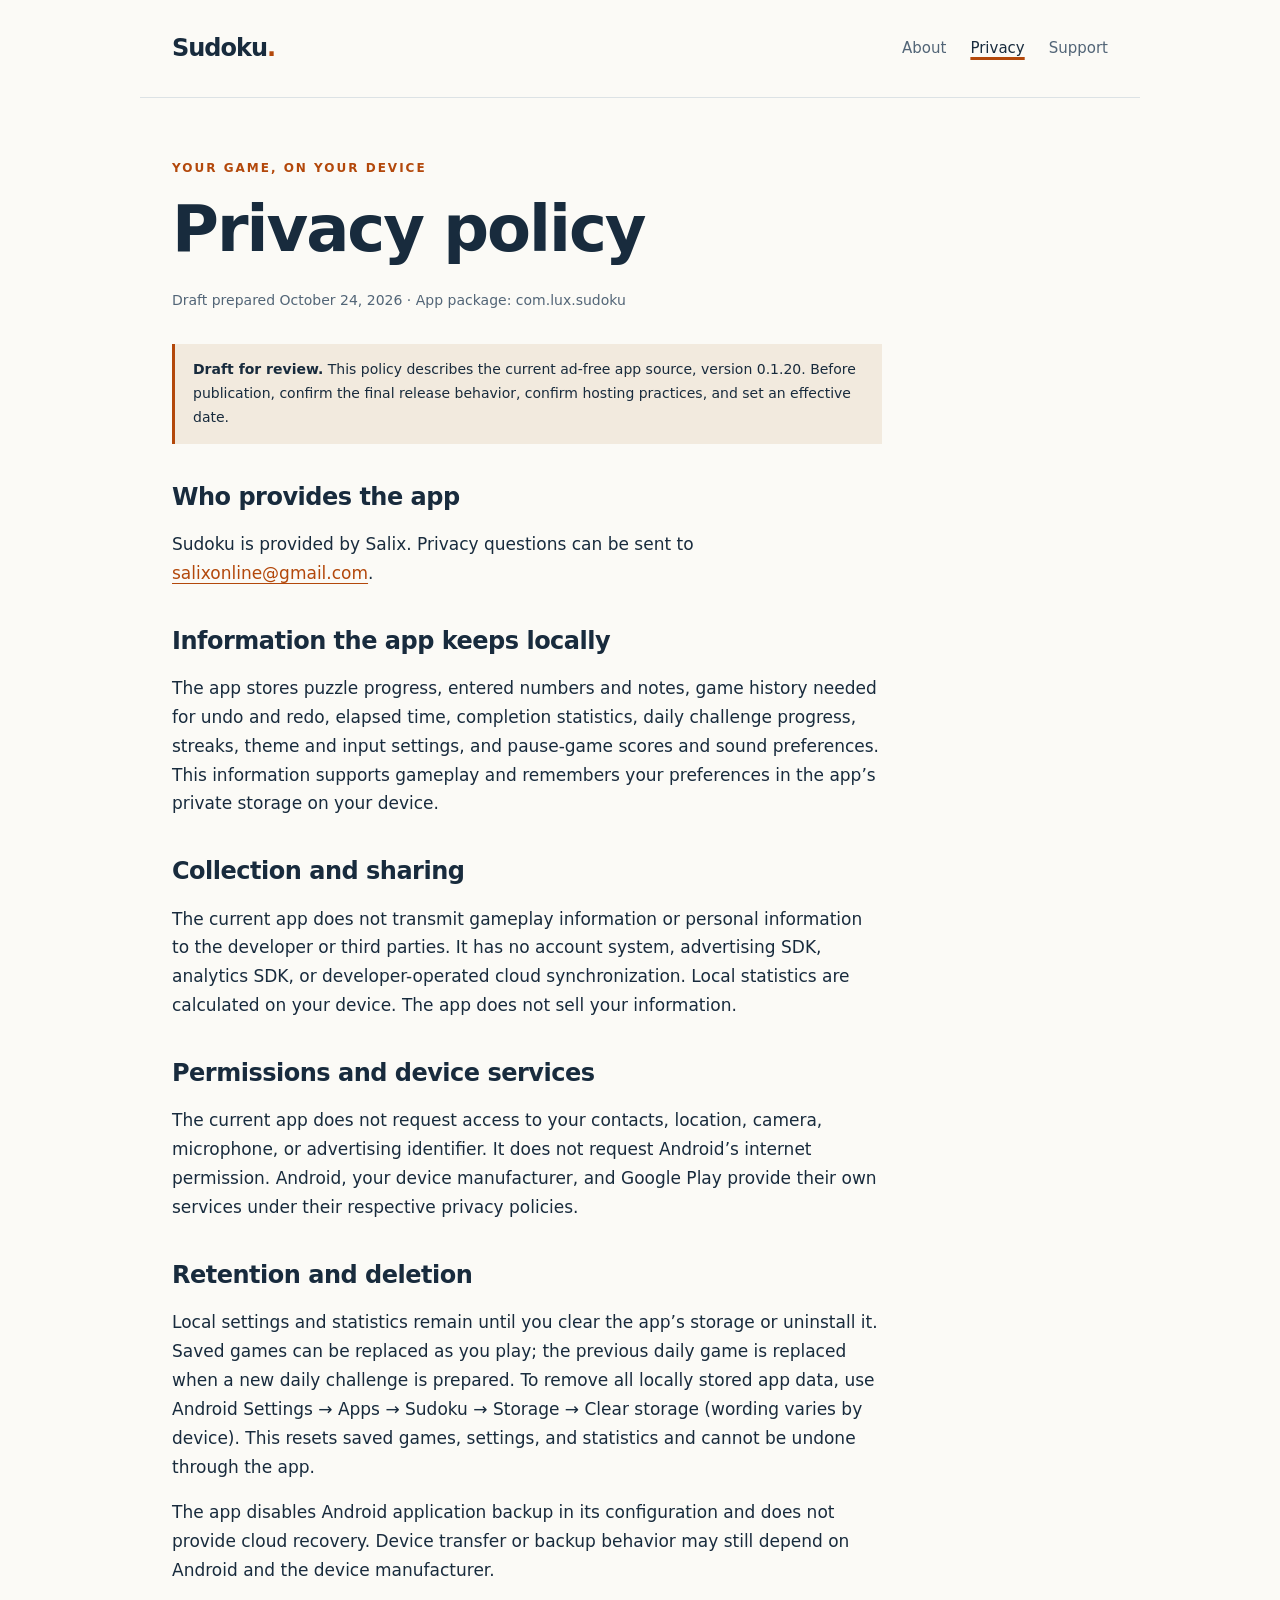
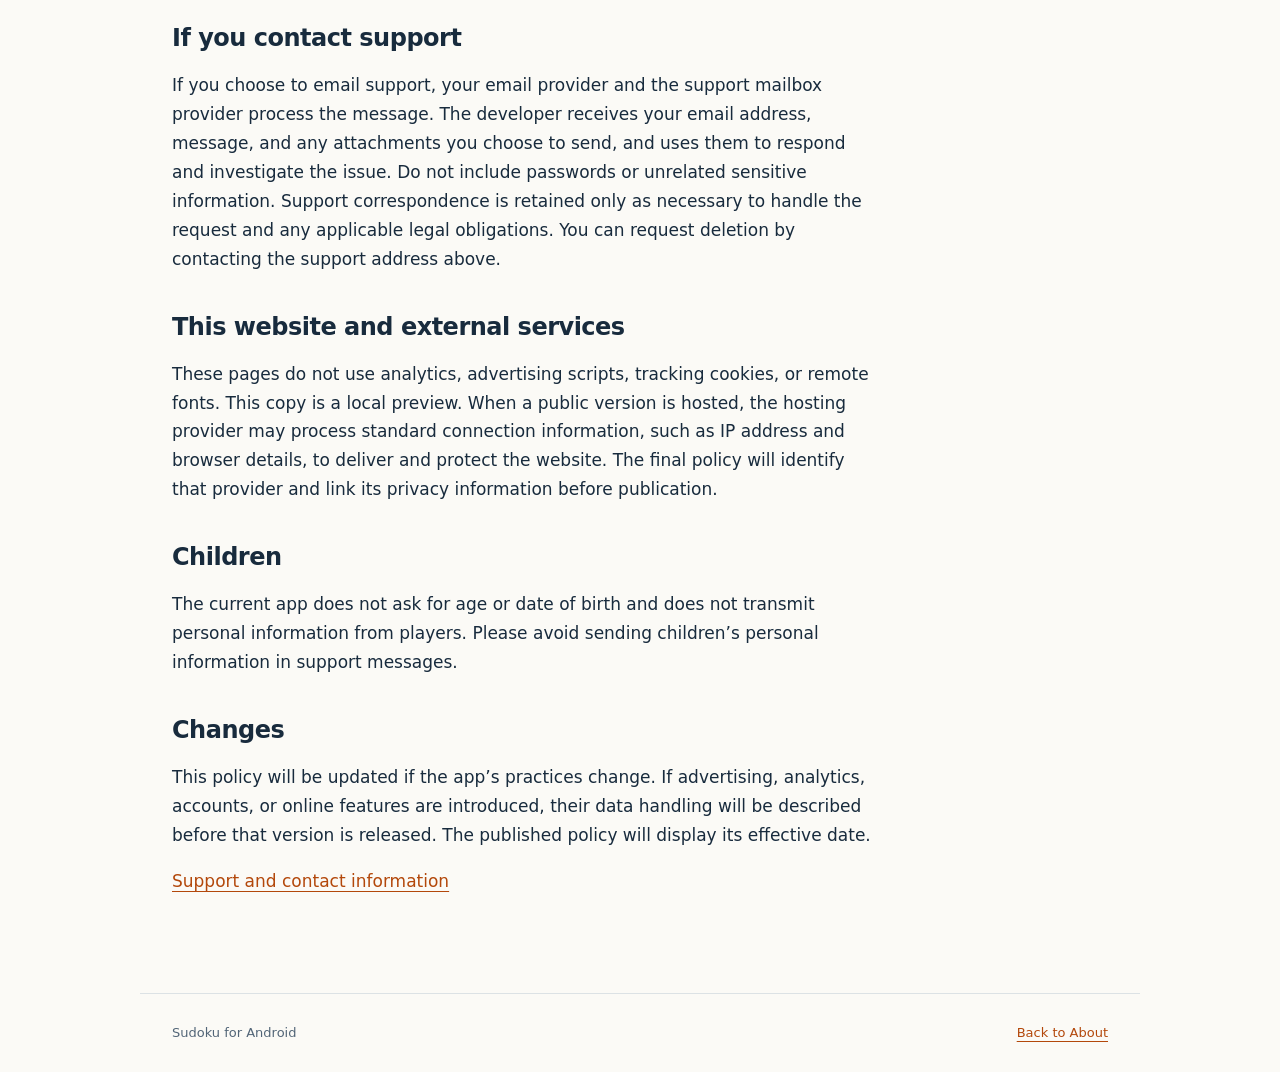
==== privacy.html @ 3496b272 "Add files via upload" ====
<!doctype html>
<html lang="en"><head><meta charset="utf-8"><meta name="viewport" content="width=device-width, initial-scale=1"><title>Sudoku · Privacy policy</title><link rel="stylesheet" href="styles.css"></head><body>
<a class="skip" href="#main">Skip to content</a><header><a class="brand" href="index.html">Sudoku<span style="color:var(--accent)">.</span></a><nav aria-label="Main navigation"><a href="index.html">About</a><a href="privacy.html" aria-current="page">Privacy</a><a href="support.html">Support</a></nav></header>
<main id="main"><div class="eyebrow">Your game, on your device</div><h1>Privacy policy</h1><p class="meta">Draft prepared October 24, 2026 · App package: com.lux.sudoku</p>
<div class="notice"><strong>Draft for review.</strong> This policy describes the current ad-free app source, version 0.1.20. Before publication, confirm the final release behavior, confirm hosting practices, and set an effective date.</div>
<h2>Who provides the app</h2><p>Sudoku is provided by Salix. Privacy questions can be sent to <a href="mailto:salixonline@gmail.com">salixonline@gmail.com</a>.</p>
<h2>Information the app keeps locally</h2><p>The app stores puzzle progress, entered numbers and notes, game history needed for undo and redo, elapsed time, completion statistics, daily challenge progress, streaks, theme and input settings, and pause-game scores and sound preferences. This information supports gameplay and remembers your preferences in the app’s private storage on your device.</p>
<h2>Collection and sharing</h2><p>The current app does not transmit gameplay information or personal information to the developer or third parties. It has no account system, advertising SDK, analytics SDK, or developer-operated cloud synchronization. Local statistics are calculated on your device. The app does not sell your information.</p>
<h2>Permissions and device services</h2><p>The current app does not request access to your contacts, location, camera, microphone, or advertising identifier. It does not request Android’s internet permission. Android, your device manufacturer, and Google Play provide their own services under their respective privacy policies.</p>
<h2>Retention and deletion</h2><p>Local settings and statistics remain until you clear the app’s storage or uninstall it. Saved games can be replaced as you play; the previous daily game is replaced when a new daily challenge is prepared. To remove all locally stored app data, use Android Settings → Apps → Sudoku → Storage → Clear storage (wording varies by device). This resets saved games, settings, and statistics and cannot be undone through the app.</p><p>The app disables Android application backup in its configuration and does not provide cloud recovery. Device transfer or backup behavior may still depend on Android and the device manufacturer.</p>
<h2>If you contact support</h2><p>If you choose to email support, your email provider and the support mailbox provider process the message. The developer receives your email address, message, and any attachments you choose to send, and uses them to respond and investigate the issue. Do not include passwords or unrelated sensitive information. Support correspondence is retained only as necessary to handle the request and any applicable legal obligations. You can request deletion by contacting the support address above.</p>
<h2>This website and external services</h2><p>These pages do not use analytics, advertising scripts, tracking cookies, or remote fonts. This copy is a local preview. When a public version is hosted, the hosting provider may process standard connection information, such as IP address and browser details, to deliver and protect the website. The final policy will identify that provider and link its privacy information before publication.</p>
<h2>Children</h2><p>The current app does not ask for age or date of birth and does not transmit personal information from players. Please avoid sending children’s personal information in support messages.</p>
<h2>Changes</h2><p>This policy will be updated if the app’s practices change. If advertising, analytics, accounts, or online features are introduced, their data handling will be described before that version is released. The published policy will display its effective date.</p>
<p><a href="support.html">Support and contact information</a></p></main><footer><span>Sudoku for Android</span><a href="index.html">Back to About</a></footer></body></html>
---- styles.css ----
:root{color-scheme:light;--ink:#182b3d;--muted:#526577;--paper:#fbfaf6;--line:#dce2e5;--accent:#b3480b}*{box-sizing:border-box}body{margin:0;background:var(--paper);color:var(--ink);font:17px/1.7 system-ui,-apple-system,Segoe UI,sans-serif}a{color:var(--accent);text-underline-offset:4px}a:hover{text-decoration-thickness:2px}a:focus-visible{outline:3px solid #b3480b;outline-offset:5px}header,main,footer{max-width:1000px;margin:auto;padding:28px 32px}header{display:flex;align-items:center;justify-content:space-between;gap:24px;border-bottom:1px solid var(--line)}.brand{font-size:24px;font-weight:750;letter-spacing:-1px;color:var(--ink);text-decoration:none}nav{display:flex;gap:24px;flex-wrap:wrap}nav a{font-size:15px;color:var(--muted);text-decoration:none}nav a[aria-current]{color:var(--ink);text-decoration:underline;text-decoration-color:var(--accent);text-decoration-thickness:3px}main{padding-top:60px;padding-bottom:80px;min-height:70vh}h1{font-size:clamp(38px,7vw,64px);line-height:1.1;letter-spacing:-2px;max-width:760px;margin:16px 0 24px}h2{font-size:24px;line-height:1.3;margin:38px 0 12px;letter-spacing:-.5px}p,ul,ol{max-width:710px}.lead{font-size:21px;line-height:1.6;color:var(--muted);max-width:650px}.eyebrow{color:var(--accent);font-size:12px;font-weight:750;letter-spacing:2px;text-transform:uppercase}.notice{border-left:3px solid var(--accent);background:#f2eade;padding:14px 18px;margin:32px 0;max-width:710px;font-size:14px}.meta{font-size:14px;color:var(--muted)}.cards{display:grid;grid-template-columns:repeat(3,1fr);gap:16px;margin-top:48px}.card{border:1px solid var(--line);border-radius:16px;padding:24px;background:white}.card h2{margin:0 0 12px;font-size:20px}.card p{font-size:15px;color:var(--muted);margin:0}.actions{display:flex;gap:24px;flex-wrap:wrap;margin-top:30px}footer{border-top:1px solid var(--line);font-size:13px;color:var(--muted);display:flex;justify-content:space-between;gap:16px;flex-wrap:wrap}.pending{font-weight:650;color:#853b13}.skip{position:absolute;left:-10000px}.skip:focus{left:16px;top:8px;background:white;padding:8px;z-index:1}@media(max-width:650px){header,main,footer{padding-left:22px;padding-right:22px}header{align-items:flex-start;flex-direction:column;gap:12px}nav{gap:20px}main{padding-top:40px}.cards{grid-template-columns:1fr;gap:12px;margin-top:32px}h1{letter-spacing:-1.5px}.lead{font-size:19px}}
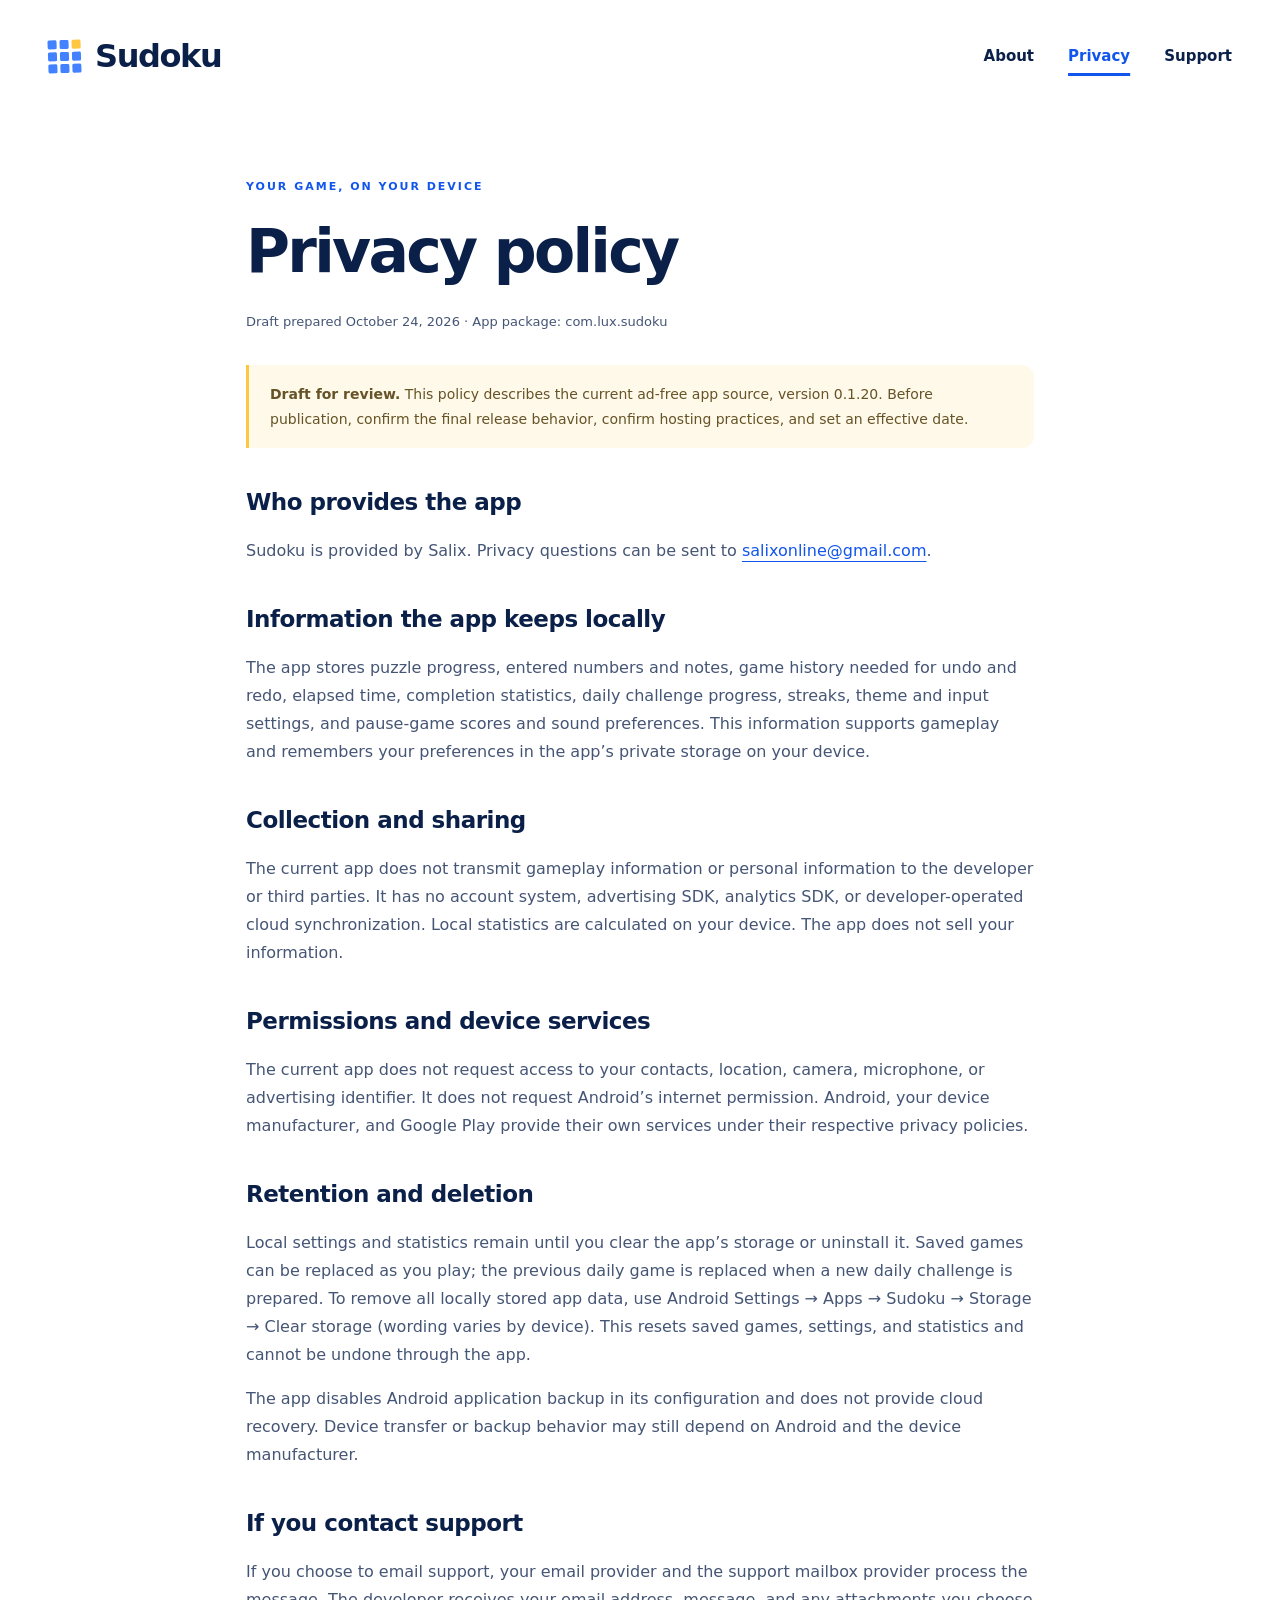
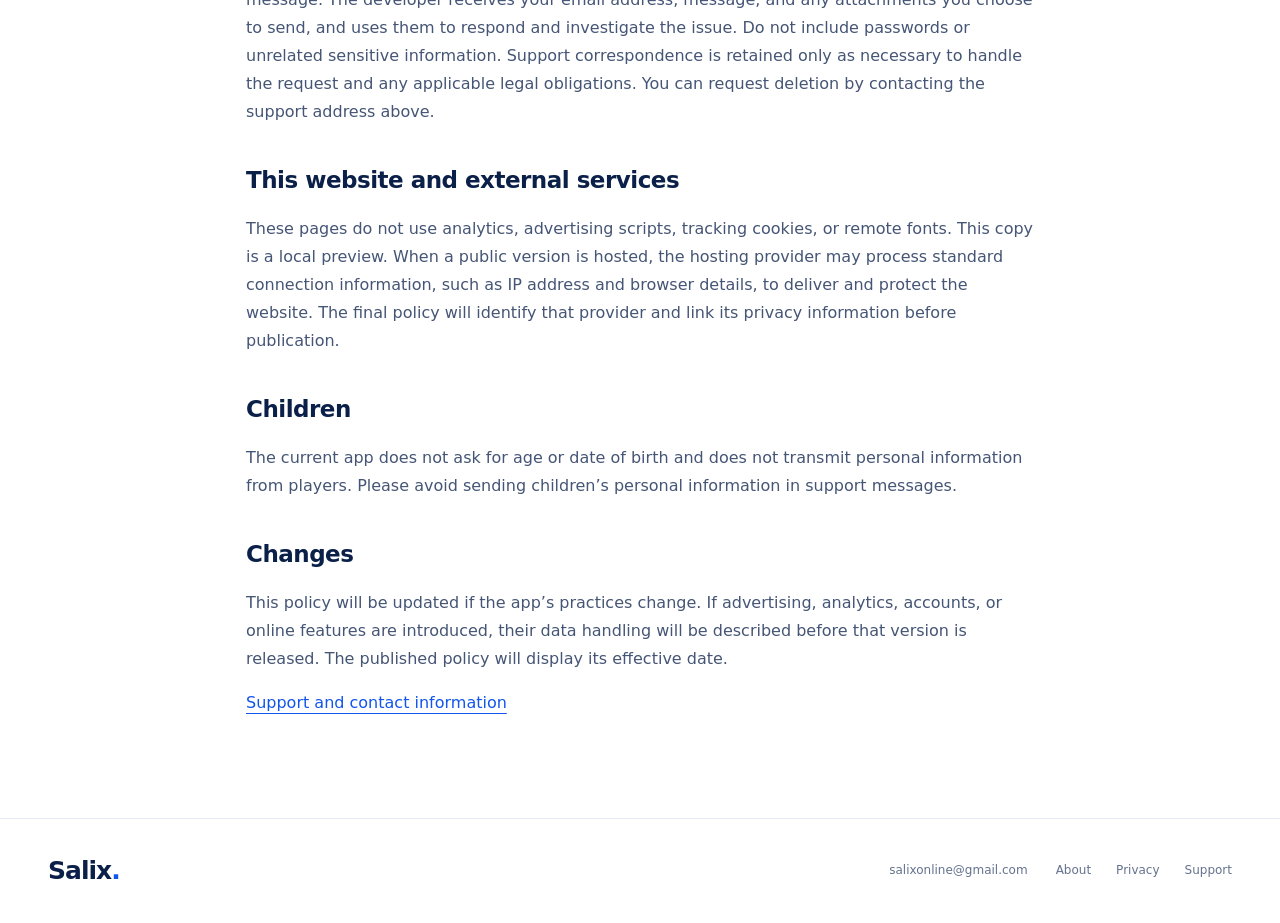
==== commit 007cc2f9: "Add files via upload" ====
--- a/privacy.html
+++ b/privacy.html
@@ -1,7 +1,7 @@
 <!doctype html>
 <html lang="en"><head><meta charset="utf-8"><meta name="viewport" content="width=device-width, initial-scale=1"><title>Sudoku · Privacy policy</title><link rel="stylesheet" href="styles.css"></head><body>
-<a class="skip" href="#main">Skip to content</a><header><a class="brand" href="index.html">Sudoku<span style="color:var(--accent)">.</span></a><nav aria-label="Main navigation"><a href="index.html">About</a><a href="privacy.html" aria-current="page">Privacy</a><a href="support.html">Support</a></nav></header>
-<main id="main"><div class="eyebrow">Your game, on your device</div><h1>Privacy policy</h1><p class="meta">Draft prepared October 24, 2026 · App package: com.lux.sudoku</p>
+<a class="skip" href="#main">Skip to content</a><header><a class="brand" href="index.html" aria-label="Sudoku home"><span class="brand-mark" aria-hidden="true"><i></i><i></i><i></i><i></i><i></i><i></i><i></i><i></i><i></i></span>Sudoku</a><nav aria-label="Main navigation"><a href="index.html">About</a><a href="privacy.html" aria-current="page">Privacy</a><a href="support.html">Support</a></nav></header>
+<main id="main" class="document"><div class="eyebrow">Your game, on your device</div><h1>Privacy policy</h1><p class="meta">Draft prepared October 24, 2026 · App package: com.lux.sudoku</p>
 <div class="notice"><strong>Draft for review.</strong> This policy describes the current ad-free app source, version 0.1.20. Before publication, confirm the final release behavior, confirm hosting practices, and set an effective date.</div>
 <h2>Who provides the app</h2><p>Sudoku is provided by Salix. Privacy questions can be sent to <a href="mailto:salixonline@gmail.com">salixonline@gmail.com</a>.</p>
 <h2>Information the app keeps locally</h2><p>The app stores puzzle progress, entered numbers and notes, game history needed for undo and redo, elapsed time, completion statistics, daily challenge progress, streaks, theme and input settings, and pause-game scores and sound preferences. This information supports gameplay and remembers your preferences in the app’s private storage on your device.</p>
@@ -12,4 +12,4 @@
 <h2>This website and external services</h2><p>These pages do not use analytics, advertising scripts, tracking cookies, or remote fonts. This copy is a local preview. When a public version is hosted, the hosting provider may process standard connection information, such as IP address and browser details, to deliver and protect the website. The final policy will identify that provider and link its privacy information before publication.</p>
 <h2>Children</h2><p>The current app does not ask for age or date of birth and does not transmit personal information from players. Please avoid sending children’s personal information in support messages.</p>
 <h2>Changes</h2><p>This policy will be updated if the app’s practices change. If advertising, analytics, accounts, or online features are introduced, their data handling will be described before that version is released. The published policy will display its effective date.</p>
-<p><a href="support.html">Support and contact information</a></p></main><footer><span>Sudoku for Android</span><a href="index.html">Back to About</a></footer></body></html>
+<p><a href="support.html">Support and contact information</a></p></main><footer><a class="footer-brand" href="index.html">Salix<span>.</span></a><a href="mailto:salixonline@gmail.com">salixonline@gmail.com</a><nav aria-label="Footer navigation"><a href="index.html">About</a><a href="privacy.html">Privacy</a><a href="support.html">Support</a></nav></footer></body></html>
--- a/styles.css
+++ b/styles.css
@@ -1 +1 @@
-:root{color-scheme:light;--ink:#182b3d;--muted:#526577;--paper:#fbfaf6;--line:#dce2e5;--accent:#b3480b}*{box-sizing:border-box}body{margin:0;background:var(--paper);color:var(--ink);font:17px/1.7 system-ui,-apple-system,Segoe UI,sans-serif}a{color:var(--accent);text-underline-offset:4px}a:hover{text-decoration-thickness:2px}a:focus-visible{outline:3px solid #b3480b;outline-offset:5px}header,main,footer{max-width:1000px;margin:auto;padding:28px 32px}header{display:flex;align-items:center;justify-content:space-between;gap:24px;border-bottom:1px solid var(--line)}.brand{font-size:24px;font-weight:750;letter-spacing:-1px;color:var(--ink);text-decoration:none}nav{display:flex;gap:24px;flex-wrap:wrap}nav a{font-size:15px;color:var(--muted);text-decoration:none}nav a[aria-current]{color:var(--ink);text-decoration:underline;text-decoration-color:var(--accent);text-decoration-thickness:3px}main{padding-top:60px;padding-bottom:80px;min-height:70vh}h1{font-size:clamp(38px,7vw,64px);line-height:1.1;letter-spacing:-2px;max-width:760px;margin:16px 0 24px}h2{font-size:24px;line-height:1.3;margin:38px 0 12px;letter-spacing:-.5px}p,ul,ol{max-width:710px}.lead{font-size:21px;line-height:1.6;color:var(--muted);max-width:650px}.eyebrow{color:var(--accent);font-size:12px;font-weight:750;letter-spacing:2px;text-transform:uppercase}.notice{border-left:3px solid var(--accent);background:#f2eade;padding:14px 18px;margin:32px 0;max-width:710px;font-size:14px}.meta{font-size:14px;color:var(--muted)}.cards{display:grid;grid-template-columns:repeat(3,1fr);gap:16px;margin-top:48px}.card{border:1px solid var(--line);border-radius:16px;padding:24px;background:white}.card h2{margin:0 0 12px;font-size:20px}.card p{font-size:15px;color:var(--muted);margin:0}.actions{display:flex;gap:24px;flex-wrap:wrap;margin-top:30px}footer{border-top:1px solid var(--line);font-size:13px;color:var(--muted);display:flex;justify-content:space-between;gap:16px;flex-wrap:wrap}.pending{font-weight:650;color:#853b13}.skip{position:absolute;left:-10000px}.skip:focus{left:16px;top:8px;background:white;padding:8px;z-index:1}@media(max-width:650px){header,main,footer{padding-left:22px;padding-right:22px}header{align-items:flex-start;flex-direction:column;gap:12px}nav{gap:20px}main{padding-top:40px}.cards{grid-template-columns:1fr;gap:12px;margin-top:32px}h1{letter-spacing:-1.5px}.lead{font-size:19px}}
+:root{color-scheme:light;--ink:#0b2049;--muted:#64728e;--paper:#fff;--line:#e4eaf3;--accent:#1255ed;--amber:#ffc640}*{box-sizing:border-box}html{scroll-behavior:smooth;scroll-padding-top:24px}body{margin:0;background:var(--paper);color:var(--ink);font:16px/1.75 'Segoe UI',system-ui,sans-serif}a{color:var(--accent);text-underline-offset:5px}a:hover{text-decoration-thickness:2px}a:focus-visible,summary:focus-visible{outline:3px solid #c48100;outline-offset:6px}header,footer{max-width:1320px;margin:auto;padding:28px 48px;display:flex;align-items:center;justify-content:space-between;gap:28px}.brand{display:inline-flex;align-items:center;gap:14px;font-size:32px;font-weight:850;letter-spacing:-1.4px;text-decoration:none;color:var(--ink)}.brand-mark{display:grid;grid-template-columns:repeat(3,9px);gap:3px;transform:rotate(-2deg)}.brand-mark i{width:9px;height:9px;border-radius:1.5px;background:#4281ff}.brand-mark i:nth-child(3){background:var(--amber)}nav{display:flex;gap:34px}nav a{color:var(--ink);font-weight:600;text-decoration:none;font-size:15px}nav a[aria-current]{color:var(--accent);text-decoration:underline;text-decoration-thickness:3px;text-underline-offset:12px}.home{overflow:hidden}.hero{max-width:1320px;margin:auto;padding:70px 48px 80px;display:grid;grid-template-columns:1.06fr 1fr;align-items:center;gap:20px;min-height:650px}.hero-copy{position:relative;z-index:2}.eyebrow{font-size:11px;font-weight:750;text-transform:uppercase;letter-spacing:2px;color:var(--muted);margin:0 0 24px}.status-dot{display:inline-block;width:7px;height:7px;background:var(--accent);border-radius:50%;margin-right:6px;vertical-align:1px}h1{font-size:clamp(45px,5.3vw,76px);font-weight:850;line-height:1.04;letter-spacing:-3.4px;margin:0 0 28px}h1 span{color:var(--accent)}.lead{font-size:20px;line-height:1.65;color:var(--muted);max-width:620px}.actions{display:flex;gap:28px;align-items:center;margin-top:32px;flex-wrap:wrap}.button{display:inline-flex;align-items:center;justify-content:center;gap:28px;background:var(--accent);border:1px solid var(--accent);color:white;padding:14px 23px;border-radius:12px;font-weight:650;text-decoration:none;box-shadow:0 7px 17px #1255ed17}.button:hover{background:#0840c0}.button span,.text-link span{font-size:20px}.text-link{font-weight:650;text-decoration:none;display:inline-flex;align-items:center;gap:18px}.text-link:hover{text-decoration:underline}.hero-note{font-size:12px;color:var(--muted);margin-top:22px}.hero-art{position:relative;min-width:0;isolation:isolate;aspect-ratio:1}.board-frame{position:absolute;inset:2% -2% 4% 1%;transform:rotate(5deg);border-radius:24px;box-shadow:0 25px 50px #143d7326;z-index:2}.board-frame img{display:block;width:100%;height:auto;border-radius:24px}.shape{position:absolute;display:block}.shape-blue{width:70%;height:70%;left:-7%;top:17%;background:var(--accent);border-radius:50% 50% 0 0;transform:rotate(-25deg)}.shape-amber{width:34%;height:34%;right:-13%;bottom:6%;background:var(--amber);border-radius:50%}.shape-pale{width:90%;height:90%;right:-10%;top:-25%;background:#edf4ff;border-radius:50%;z-index:-1}.dot-pattern{position:absolute;right:-15%;top:27%;width:120px;height:140px;background-image:radial-gradient(#c5d9ff 2px,transparent 2px);background-size:20px 20px}.art-caption{position:absolute;bottom:-8%;left:10%;font-size:11px;color:var(--muted);letter-spacing:.5px}.feature-band{background:var(--accent);color:white}.features{max-width:1320px;margin:auto;padding:50px 48px;display:grid;grid-template-columns:repeat(3,1fr)}.features article{text-align:center;padding:4px 30px;border-right:1px solid #ffffff35}.features article:last-child{border:0}.features svg{width:58px;height:58px;stroke:#fff;stroke-width:2.8;fill:none;stroke-linecap:round;stroke-linejoin:round}.features .accent-stroke{stroke:var(--amber)}.features .accent-fill{fill:var(--amber);stroke:var(--amber)}h2{font-size:23px;line-height:1.3;letter-spacing:-.5px}.features h2{font-size:18px;margin:18px 0 12px}.features p{font-size:14px;line-height:1.65;color:#e1ebff;max-width:270px;margin:auto}.closing{display:grid;grid-template-columns:1fr 1fr;gap:64px;max-width:1180px;margin:auto;padding:70px 48px}.closing h2{font-size:36px;line-height:1.15;letter-spacing:-1.3px;margin:0}.closing .eyebrow{margin-bottom:14px}.closing p:not(.eyebrow){color:var(--muted);margin:0 0 20px}.draft-note{max-width:1224px;margin:0 auto 35px;padding:15px 20px;border:1px dashed #cbd8ed;background:#f8fbff;border-radius:10px;font-size:12px;color:var(--muted)}footer{border-top:1px solid var(--line);font-size:12px;color:var(--muted);padding-top:30px;padding-bottom:30px}footer>a:not(.footer-brand){color:var(--muted);text-decoration:none;margin-left:auto}footer nav{gap:25px}footer nav a{font-size:12px;font-weight:400;color:var(--muted)}.footer-brand{font-size:25px;color:var(--ink);font-weight:850;letter-spacing:-1px;text-decoration:none}.footer-brand span{color:var(--accent)}.document{max-width:860px;margin:auto;padding:65px 36px 85px}.document h1{font-size:60px;letter-spacing:-2.7px}.document h2{margin-top:40px}.document p,.document li{color:#455575}.document .eyebrow{color:var(--accent)}.meta{font-size:13px;color:var(--muted)}.notice{border-left:3px solid var(--amber);background:#fff9e9;padding:17px 21px;margin:32px 0;font-size:14px;color:#665327;border-radius:0 12px 12px 0}.contact-panel{background:#f0f5ff;padding:30px;border-radius:20px;margin:32px 0 18px;display:flex;align-items:center;gap:24px;flex-wrap:wrap}.contact-panel h2{margin:8px 0!important}.contact-panel p{font-size:14px;margin:8px 0}.contact-panel .button{margin-left:auto;white-space:nowrap}.contact-panel .eyebrow{font-size:10px}.document details{border-bottom:1px solid var(--line);padding:23px 0}.document summary{font-size:19px;font-weight:650;line-height:1.5;cursor:pointer}.document details p{font-size:15px;margin-bottom:0}.skip{position:absolute;left:-10000px}.skip:focus{left:16px;top:8px;background:white;padding:8px;z-index:10}@media(min-width:1450px){h1{font-size:80px}}@media(max-width:900px){header,footer{padding-left:28px;padding-right:28px}.hero{padding:50px 28px 65px;gap:10px;min-height:550px}h1{font-size:55px;letter-spacing:-2.5px}.lead{font-size:18px}.features{padding:40px 20px}.features article{padding:4px 18px}.features h2{font-size:16px}.closing{padding:50px 28px;gap:35px}.draft-note{margin-left:28px;margin-right:28px}footer{flex-wrap:wrap}footer nav{width:100%;justify-content:flex-end}.art-caption{font-size:9px}}@media(max-width:620px){header{padding:22px;gap:18px}.brand{font-size:25px;gap:9px}.brand-mark{grid-template-columns:repeat(3,7px);gap:2px}.brand-mark i{width:7px;height:7px}nav{gap:17px}nav a{font-size:12px}.hero{padding:38px 24px 58px;display:flex;flex-direction:column;gap:35px;align-items:stretch}.hero-copy{max-width:100%}.eyebrow{font-size:9px;letter-spacing:1.4px;margin-bottom:22px}h1{font-size:clamp(44px,9.9vw,62px);letter-spacing:-2.2px}.desktop-break{display:none}.lead{font-size:17px}.actions{gap:22px;margin-top:25px}.button{padding:12px 17px;font-size:14px;gap:16px}.text-link{font-size:14px;gap:12px}.hero-art{width:90%;max-width:380px;align-self:center;margin:5px 0 20px}.art-caption{bottom:-8%;font-size:9px}.features{grid-template-columns:1fr;padding:15px 26px}.features article{padding:30px 0;border-right:0;border-bottom:1px solid #ffffff35}.features svg{width:48px;height:48px}.features h2{font-size:19px;margin-top:13px}.features p{max-width:290px;font-size:14px}.closing{grid-template-columns:1fr;padding:40px 24px;gap:25px}.closing h2{font-size:32px}.draft-note{margin:0 24px 30px}footer{padding:25px 24px;gap:15px}footer>a:not(.footer-brand){font-size:11px}footer nav{justify-content:flex-start;gap:25px}.document{padding:40px 24px 60px}.document h1{font-size:44px;letter-spacing:-1.8px}.document h2{font-size:21px}.document p{font-size:15px}.contact-panel{padding:23px}.contact-panel .button{margin-left:0}.document summary{font-size:17px}}@media(prefers-reduced-motion:reduce){html{scroll-behavior:auto}}
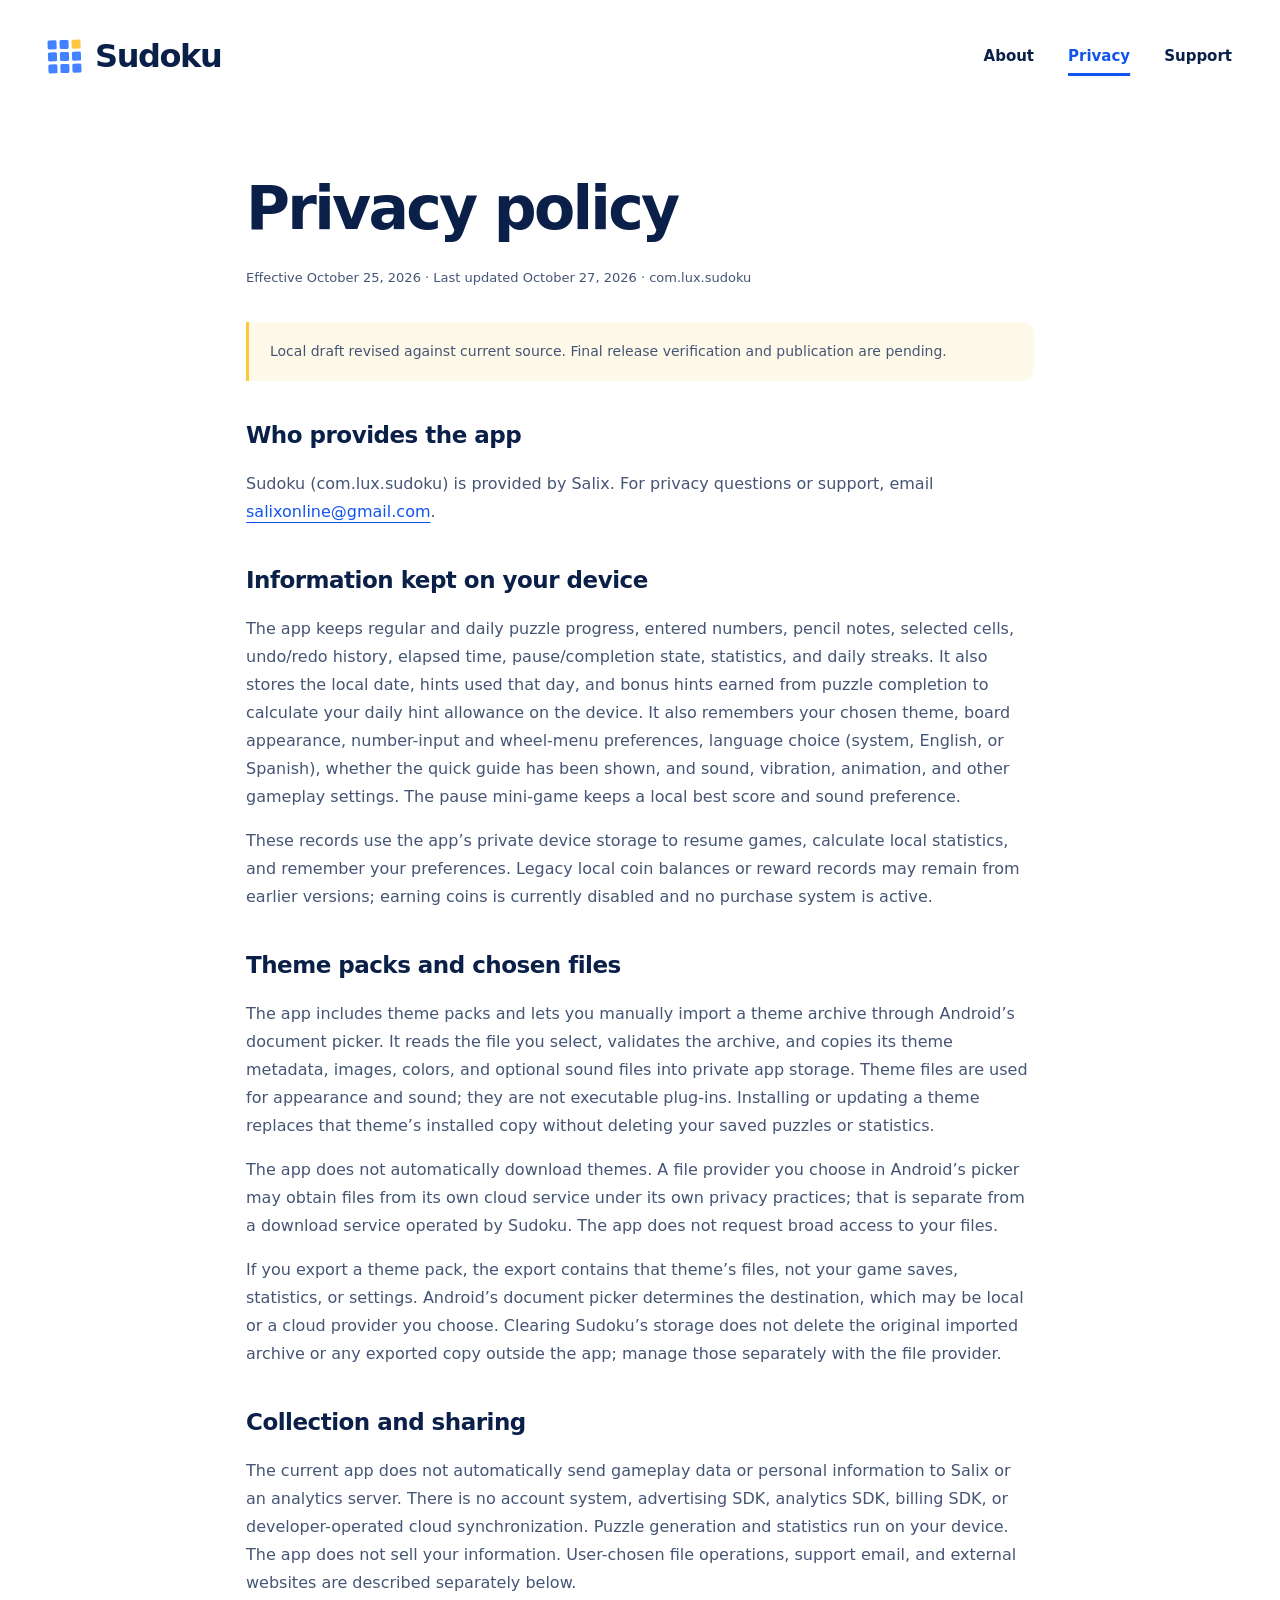
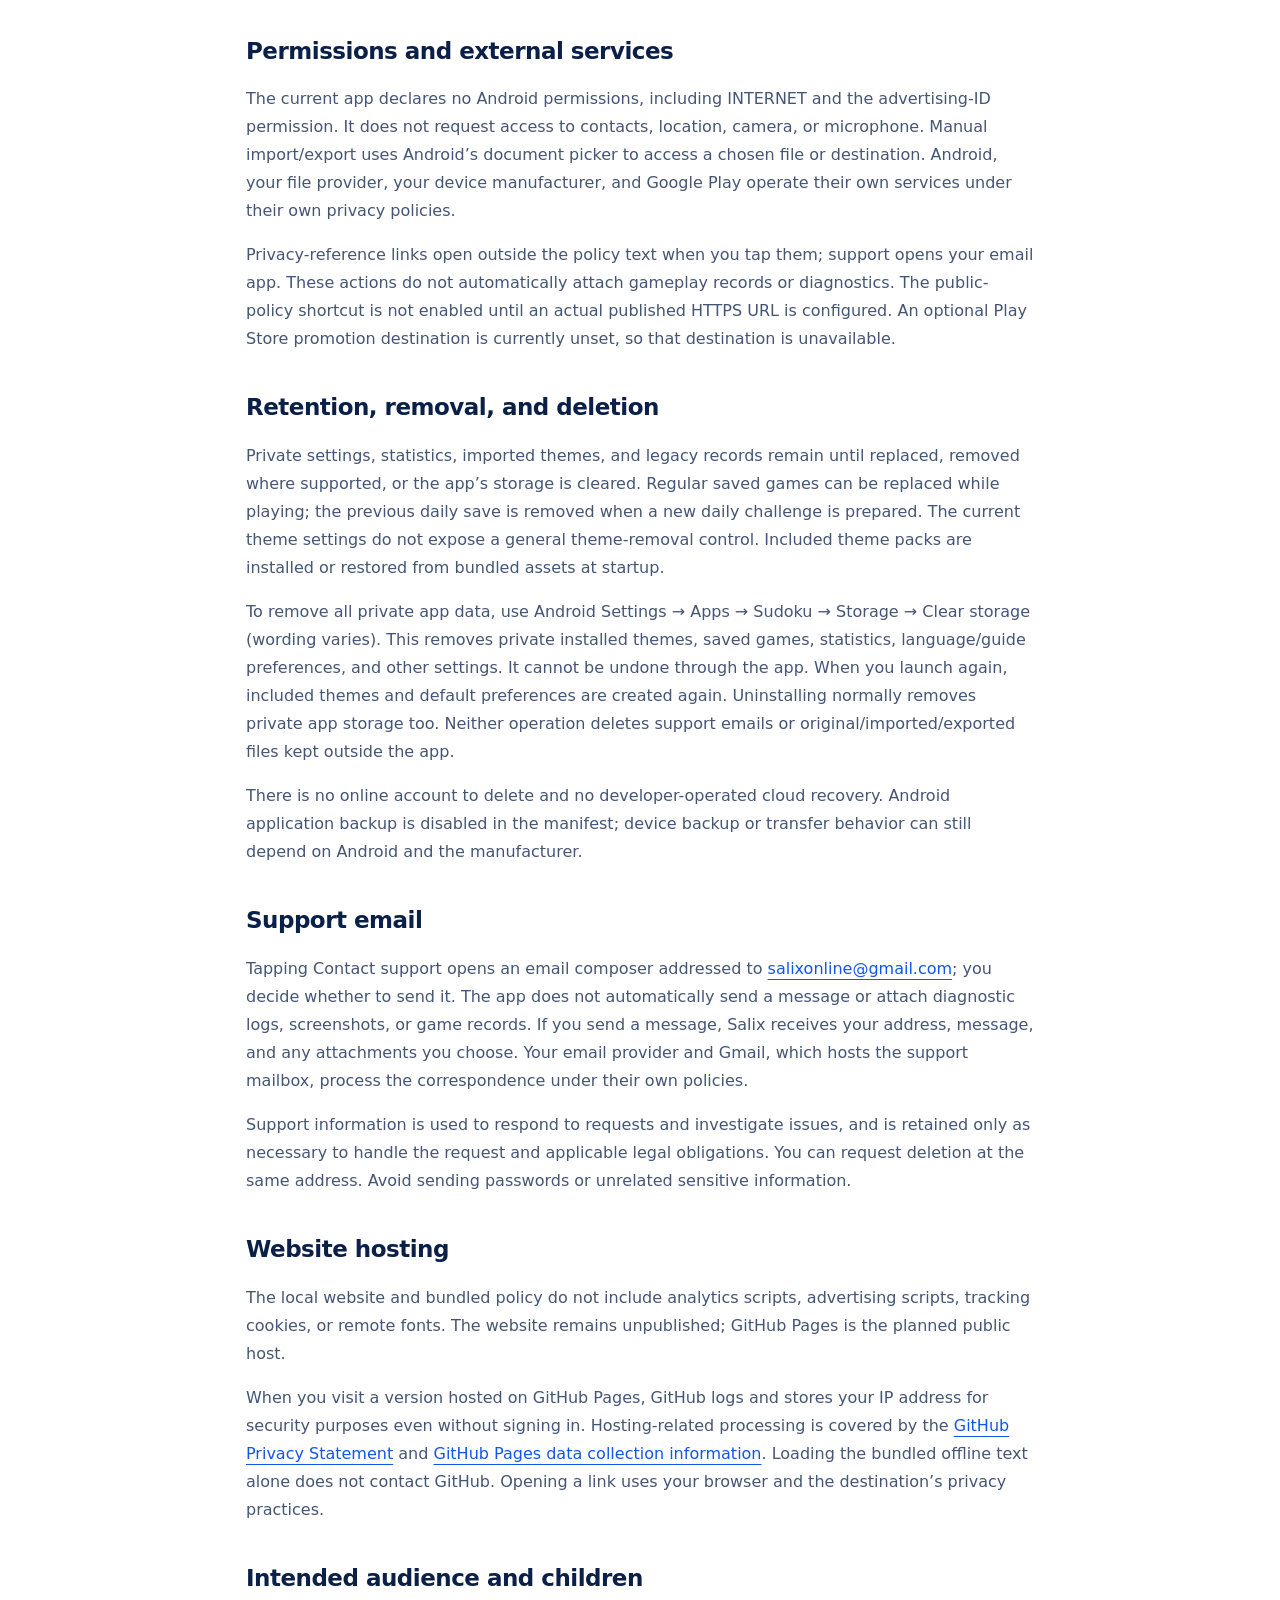
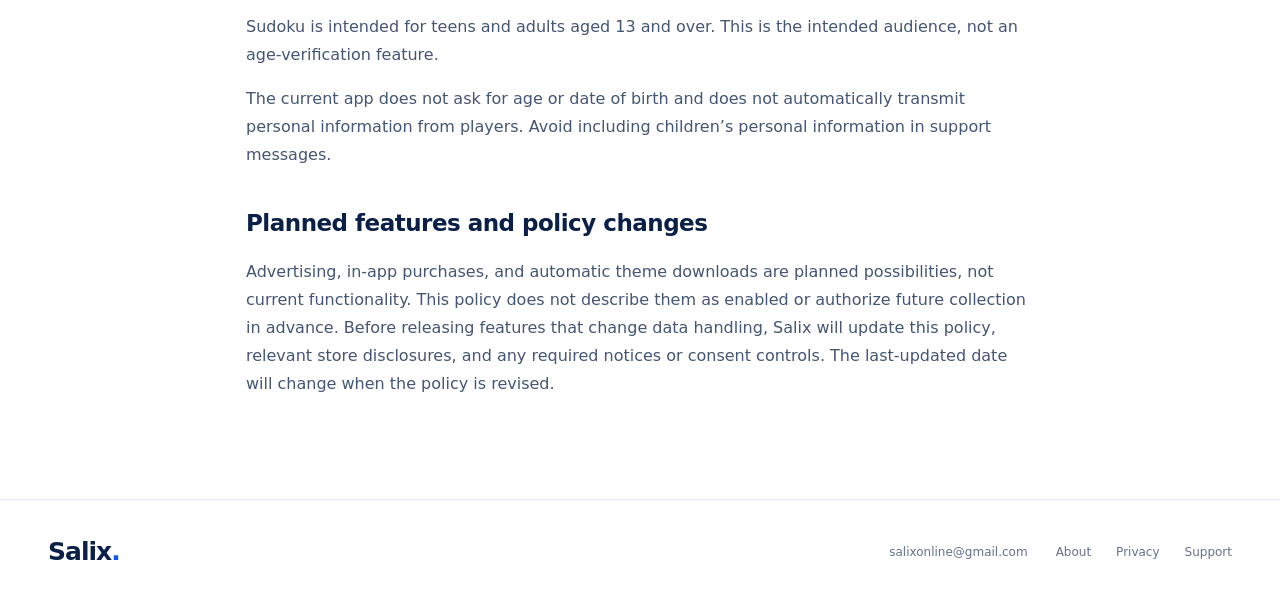
==== commit fb011699: "Add files via upload" ====
--- a/privacy.html
+++ b/privacy.html
@@ -1,15 +1,18 @@
 <!doctype html>
 <html lang="en"><head><meta charset="utf-8"><meta name="viewport" content="width=device-width, initial-scale=1"><title>Sudoku · Privacy policy</title><link rel="stylesheet" href="styles.css"></head><body>
 <a class="skip" href="#main">Skip to content</a><header><a class="brand" href="index.html" aria-label="Sudoku home"><span class="brand-mark" aria-hidden="true"><i></i><i></i><i></i><i></i><i></i><i></i><i></i><i></i><i></i></span>Sudoku</a><nav aria-label="Main navigation"><a href="index.html">About</a><a href="privacy.html" aria-current="page">Privacy</a><a href="support.html">Support</a></nav></header>
-<main id="main" class="document"><div class="eyebrow">Your game, on your device</div><h1>Privacy policy</h1><p class="meta">Draft prepared October 24, 2026 · App package: com.lux.sudoku</p>
-<div class="notice"><strong>Draft for review.</strong> This policy describes the current ad-free app source, version 0.1.20. Before publication, confirm the final release behavior, confirm hosting practices, and set an effective date.</div>
-<h2>Who provides the app</h2><p>Sudoku is provided by Salix. Privacy questions can be sent to <a href="mailto:salixonline@gmail.com">salixonline@gmail.com</a>.</p>
-<h2>Information the app keeps locally</h2><p>The app stores puzzle progress, entered numbers and notes, game history needed for undo and redo, elapsed time, completion statistics, daily challenge progress, streaks, theme and input settings, and pause-game scores and sound preferences. This information supports gameplay and remembers your preferences in the app’s private storage on your device.</p>
-<h2>Collection and sharing</h2><p>The current app does not transmit gameplay information or personal information to the developer or third parties. It has no account system, advertising SDK, analytics SDK, or developer-operated cloud synchronization. Local statistics are calculated on your device. The app does not sell your information.</p>
-<h2>Permissions and device services</h2><p>The current app does not request access to your contacts, location, camera, microphone, or advertising identifier. It does not request Android’s internet permission. Android, your device manufacturer, and Google Play provide their own services under their respective privacy policies.</p>
-<h2>Retention and deletion</h2><p>Local settings and statistics remain until you clear the app’s storage or uninstall it. Saved games can be replaced as you play; the previous daily game is replaced when a new daily challenge is prepared. To remove all locally stored app data, use Android Settings → Apps → Sudoku → Storage → Clear storage (wording varies by device). This resets saved games, settings, and statistics and cannot be undone through the app.</p><p>The app disables Android application backup in its configuration and does not provide cloud recovery. Device transfer or backup behavior may still depend on Android and the device manufacturer.</p>
-<h2>If you contact support</h2><p>If you choose to email support, your email provider and the support mailbox provider process the message. The developer receives your email address, message, and any attachments you choose to send, and uses them to respond and investigate the issue. Do not include passwords or unrelated sensitive information. Support correspondence is retained only as necessary to handle the request and any applicable legal obligations. You can request deletion by contacting the support address above.</p>
-<h2>This website and external services</h2><p>These pages do not use analytics, advertising scripts, tracking cookies, or remote fonts. This copy is a local preview. When a public version is hosted, the hosting provider may process standard connection information, such as IP address and browser details, to deliver and protect the website. The final policy will identify that provider and link its privacy information before publication.</p>
-<h2>Children</h2><p>The current app does not ask for age or date of birth and does not transmit personal information from players. Please avoid sending children’s personal information in support messages.</p>
-<h2>Changes</h2><p>This policy will be updated if the app’s practices change. If advertising, analytics, accounts, or online features are introduced, their data handling will be described before that version is released. The published policy will display its effective date.</p>
-<p><a href="support.html">Support and contact information</a></p></main><footer><a class="footer-brand" href="index.html">Salix<span>.</span></a><a href="mailto:salixonline@gmail.com">salixonline@gmail.com</a><nav aria-label="Footer navigation"><a href="index.html">About</a><a href="privacy.html">Privacy</a><a href="support.html">Support</a></nav></footer></body></html>
+<main id="main" class="document">
+<h1>Privacy policy</h1>
+<p class="meta">Effective October 25, 2026 · Last updated October 27, 2026 · com.lux.sudoku</p>
+<p class="notice">Local draft revised against current source. Final release verification and publication are pending.</p>
+<section id="provider"><h2>Who provides the app</h2><p>Sudoku (com.lux.sudoku) is provided by Salix. For privacy questions or support, email <a href="mailto:salixonline@gmail.com">salixonline@gmail.com</a>.</p></section>
+<section id="local-data"><h2>Information kept on your device</h2><p>The app keeps regular and daily puzzle progress, entered numbers, pencil notes, selected cells, undo/redo history, elapsed time, pause/completion state, statistics, and daily streaks. It also stores the local date, hints used that day, and bonus hints earned from puzzle completion to calculate your daily hint allowance on the device. It also remembers your chosen theme, board appearance, number-input and wheel-menu preferences, language choice (system, English, or Spanish), whether the quick guide has been shown, and sound, vibration, animation, and other gameplay settings. The pause mini-game keeps a local best score and sound preference.</p><p>These records use the app’s private device storage to resume games, calculate local statistics, and remember your preferences. Legacy local coin balances or reward records may remain from earlier versions; earning coins is currently disabled and no purchase system is active.</p></section>
+<section id="theme-packs"><h2>Theme packs and chosen files</h2><p>The app includes theme packs and lets you manually import a theme archive through Android’s document picker. It reads the file you select, validates the archive, and copies its theme metadata, images, colors, and optional sound files into private app storage. Theme files are used for appearance and sound; they are not executable plug-ins. Installing or updating a theme replaces that theme’s installed copy without deleting your saved puzzles or statistics.</p><p>The app does not automatically download themes. A file provider you choose in Android’s picker may obtain files from its own cloud service under its own privacy practices; that is separate from a download service operated by Sudoku. The app does not request broad access to your files.</p><p>If you export a theme pack, the export contains that theme’s files, not your game saves, statistics, or settings. Android’s document picker determines the destination, which may be local or a cloud provider you choose. Clearing Sudoku’s storage does not delete the original imported archive or any exported copy outside the app; manage those separately with the file provider.</p></section>
+<section id="collection"><h2>Collection and sharing</h2><p>The current app does not automatically send gameplay data or personal information to Salix or an analytics server. There is no account system, advertising SDK, analytics SDK, billing SDK, or developer-operated cloud synchronization. Puzzle generation and statistics run on your device. The app does not sell your information. User-chosen file operations, support email, and external websites are described separately below.</p></section>
+<section id="permissions"><h2>Permissions and external services</h2><p>The current app declares no Android permissions, including INTERNET and the advertising-ID permission. It does not request access to contacts, location, camera, or microphone. Manual import/export uses Android’s document picker to access a chosen file or destination. Android, your file provider, your device manufacturer, and Google Play operate their own services under their own privacy policies.</p><p>Privacy-reference links open outside the policy text when you tap them; support opens your email app. These actions do not automatically attach gameplay records or diagnostics. The public-policy shortcut is not enabled until an actual published HTTPS URL is configured. An optional Play Store promotion destination is currently unset, so that destination is unavailable.</p></section>
+<section id="deletion"><h2>Retention, removal, and deletion</h2><p>Private settings, statistics, imported themes, and legacy records remain until replaced, removed where supported, or the app’s storage is cleared. Regular saved games can be replaced while playing; the previous daily save is removed when a new daily challenge is prepared. The current theme settings do not expose a general theme-removal control. Included theme packs are installed or restored from bundled assets at startup.</p><p>To remove all private app data, use Android Settings → Apps → Sudoku → Storage → Clear storage (wording varies). This removes private installed themes, saved games, statistics, language/guide preferences, and other settings. It cannot be undone through the app. When you launch again, included themes and default preferences are created again. Uninstalling normally removes private app storage too. Neither operation deletes support emails or original/imported/exported files kept outside the app.</p><p>There is no online account to delete and no developer-operated cloud recovery. Android application backup is disabled in the manifest; device backup or transfer behavior can still depend on Android and the manufacturer.</p></section>
+<section id="support"><h2>Support email</h2><p>Tapping Contact support opens an email composer addressed to <a href="mailto:salixonline@gmail.com">salixonline@gmail.com</a>; you decide whether to send it. The app does not automatically send a message or attach diagnostic logs, screenshots, or game records. If you send a message, Salix receives your address, message, and any attachments you choose. Your email provider and Gmail, which hosts the support mailbox, process the correspondence under their own policies.</p><p>Support information is used to respond to requests and investigate issues, and is retained only as necessary to handle the request and applicable legal obligations. You can request deletion at the same address. Avoid sending passwords or unrelated sensitive information.</p></section>
+<section id="hosting"><h2>Website hosting</h2><p>The local website and bundled policy do not include analytics scripts, advertising scripts, tracking cookies, or remote fonts. The website remains unpublished; GitHub Pages is the planned public host.</p><p>When you visit a version hosted on GitHub Pages, GitHub logs and stores your IP address for security purposes even without signing in. Hosting-related processing is covered by the <a href="https://docs.github.com/en/site-policy/privacy-policies/github-general-privacy-statement">GitHub Privacy Statement</a> and <a href="https://docs.github.com/en/pages/getting-started-with-github-pages/what-is-github-pages#data-collection">GitHub Pages data collection information</a>. Loading the bundled offline text alone does not contact GitHub. Opening a link uses your browser and the destination’s privacy practices.</p></section>
+<section id="children"><h2>Intended audience and children</h2><p>Sudoku is intended for teens and adults aged 13 and over. This is the intended audience, not an age-verification feature.</p><p>The current app does not ask for age or date of birth and does not automatically transmit personal information from players. Avoid including children’s personal information in support messages.</p></section>
+<section id="future"><h2>Planned features and policy changes</h2><p>Advertising, in-app purchases, and automatic theme downloads are planned possibilities, not current functionality. This policy does not describe them as enabled or authorize future collection in advance. Before releasing features that change data handling, Salix will update this policy, relevant store disclosures, and any required notices or consent controls. The last-updated date will change when the policy is revised.</p></section>
+</main><footer><a class="footer-brand" href="index.html">Salix<span>.</span></a><a href="mailto:salixonline@gmail.com">salixonline@gmail.com</a><nav aria-label="Footer navigation"><a href="index.html">About</a><a href="privacy.html">Privacy</a><a href="support.html">Support</a></nav></footer></body></html>
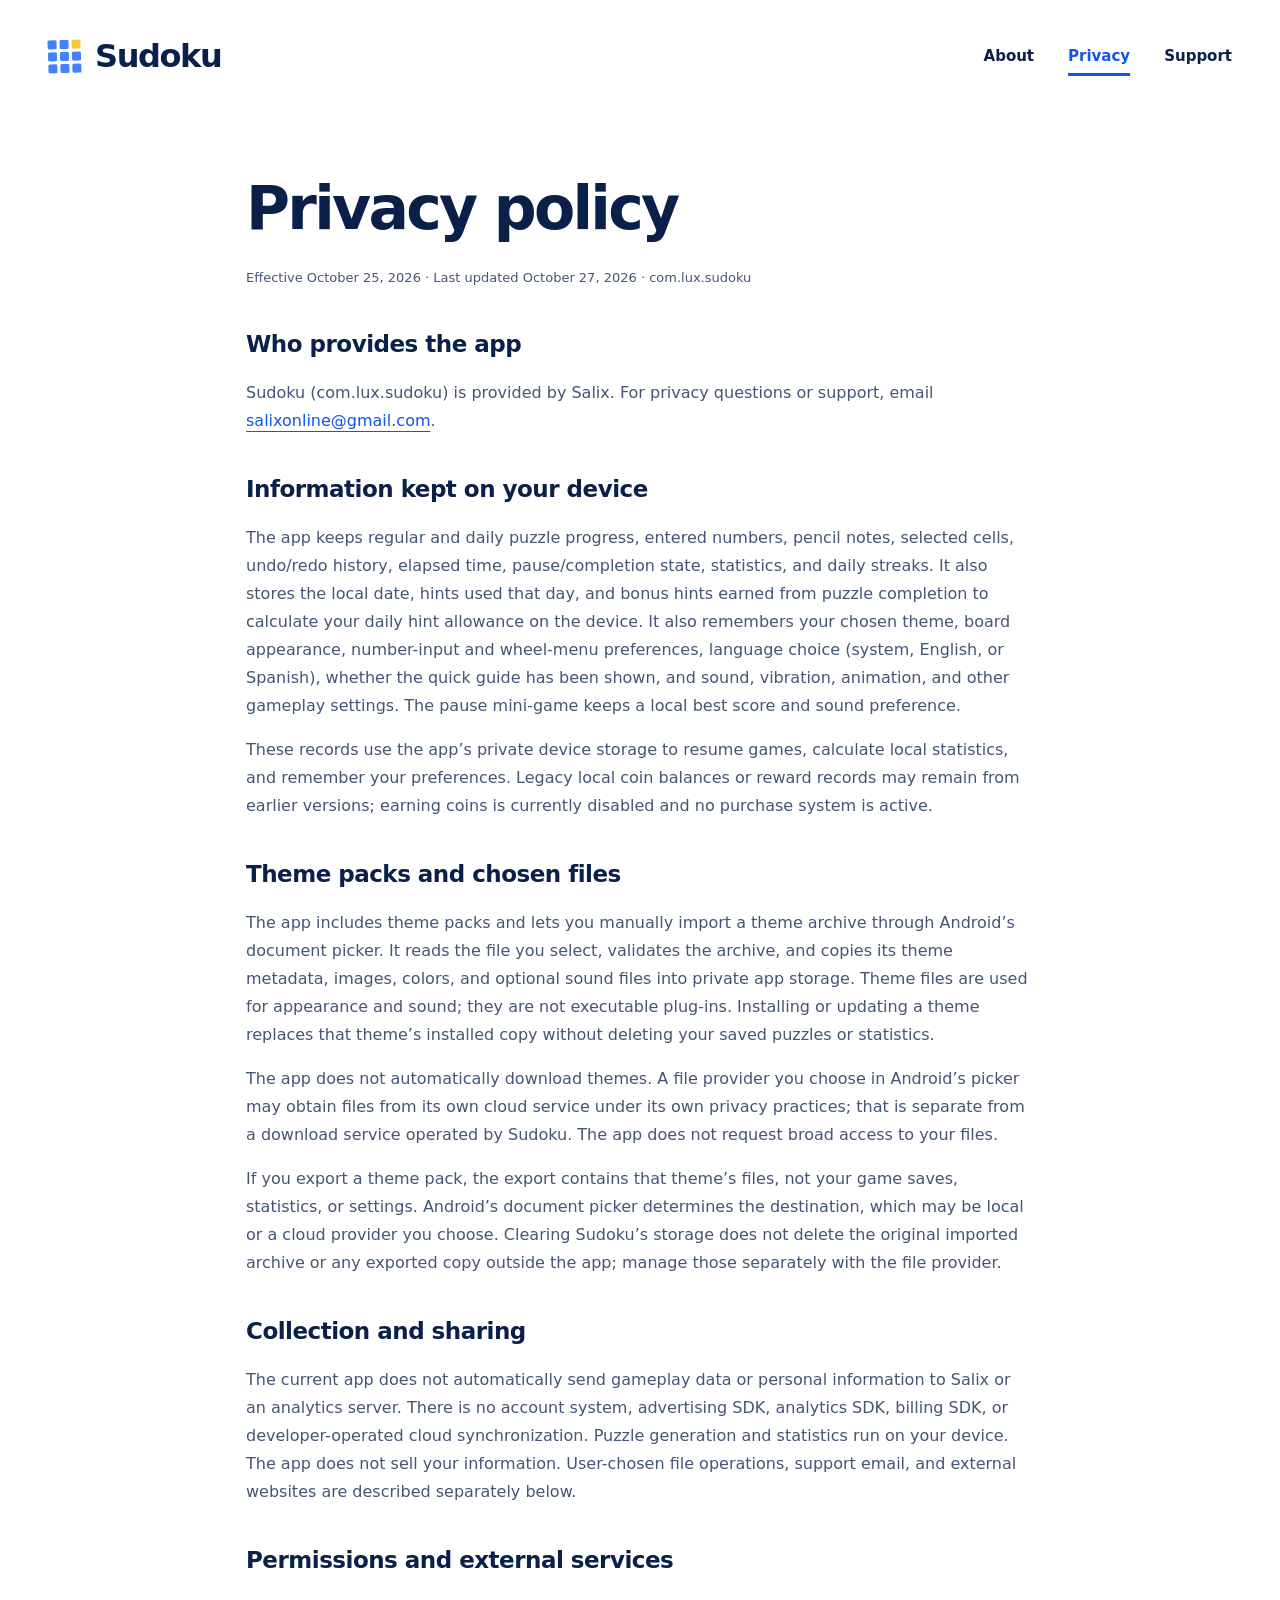
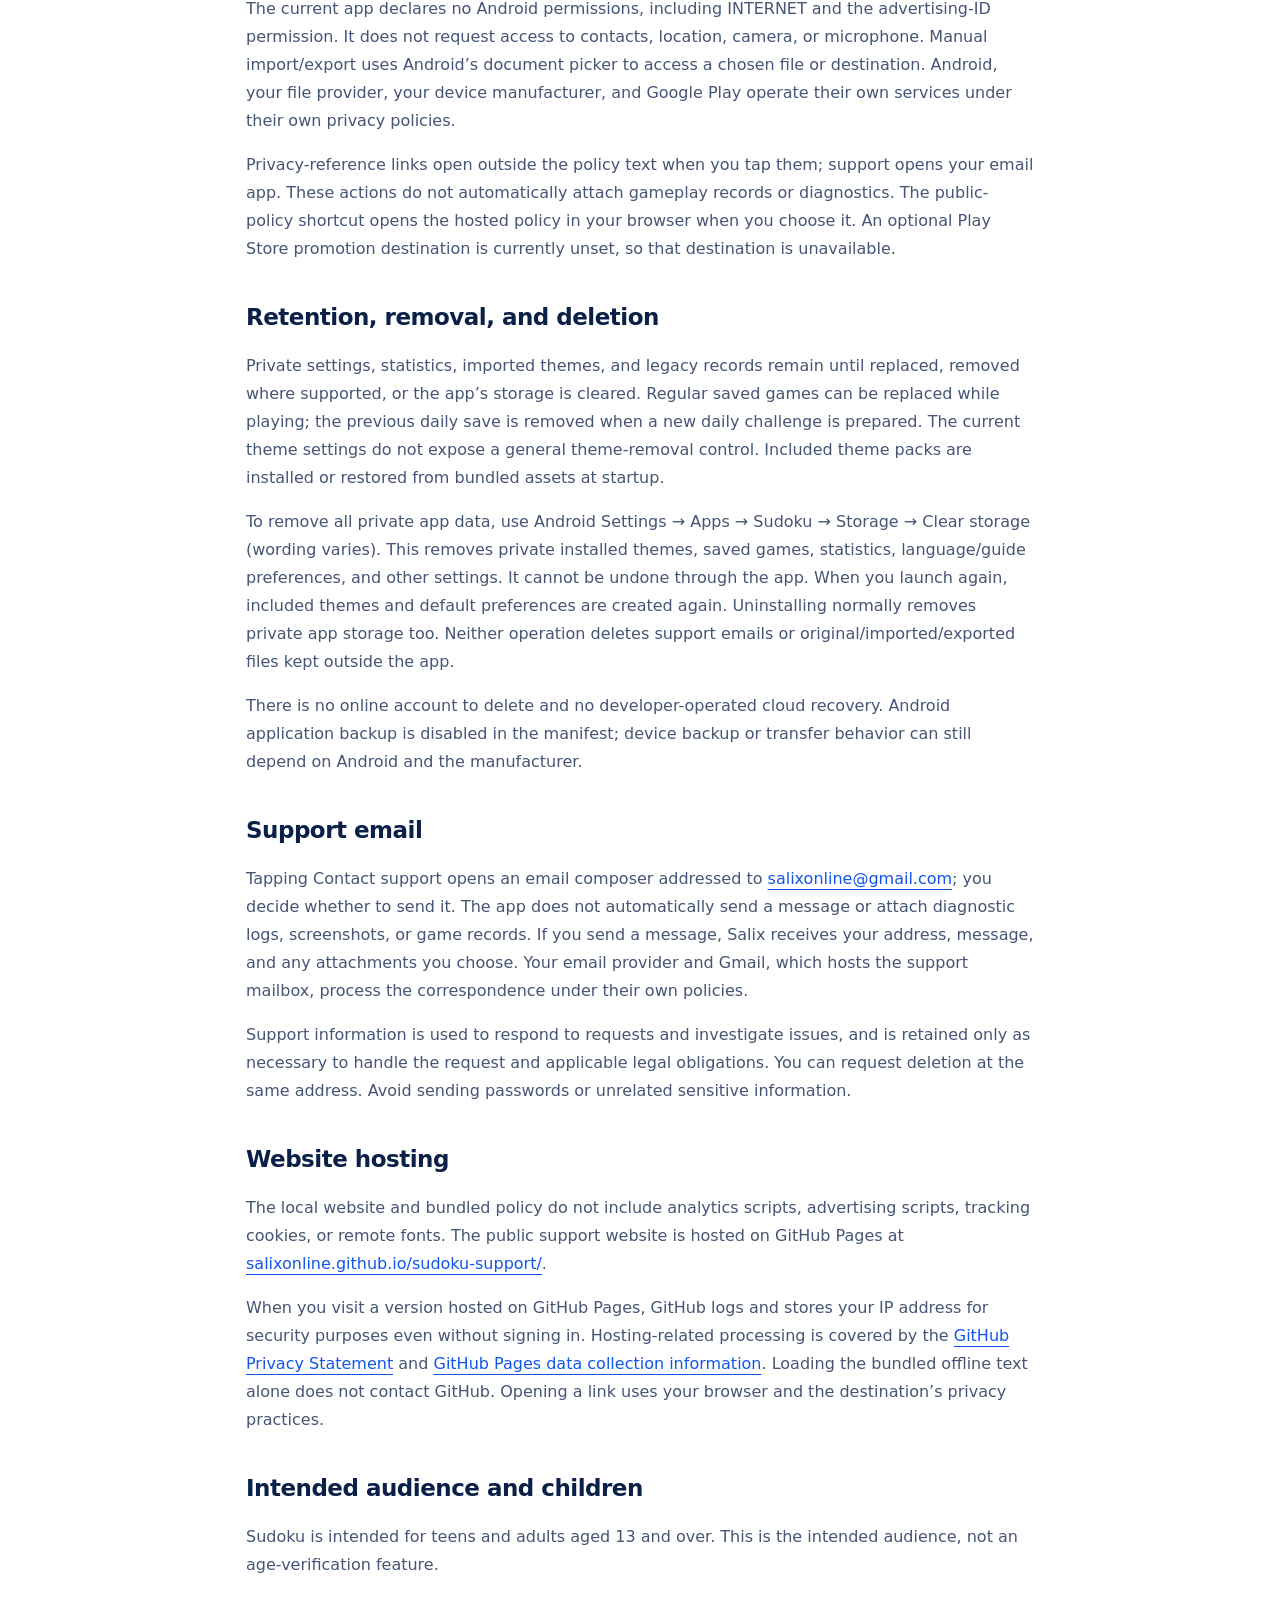
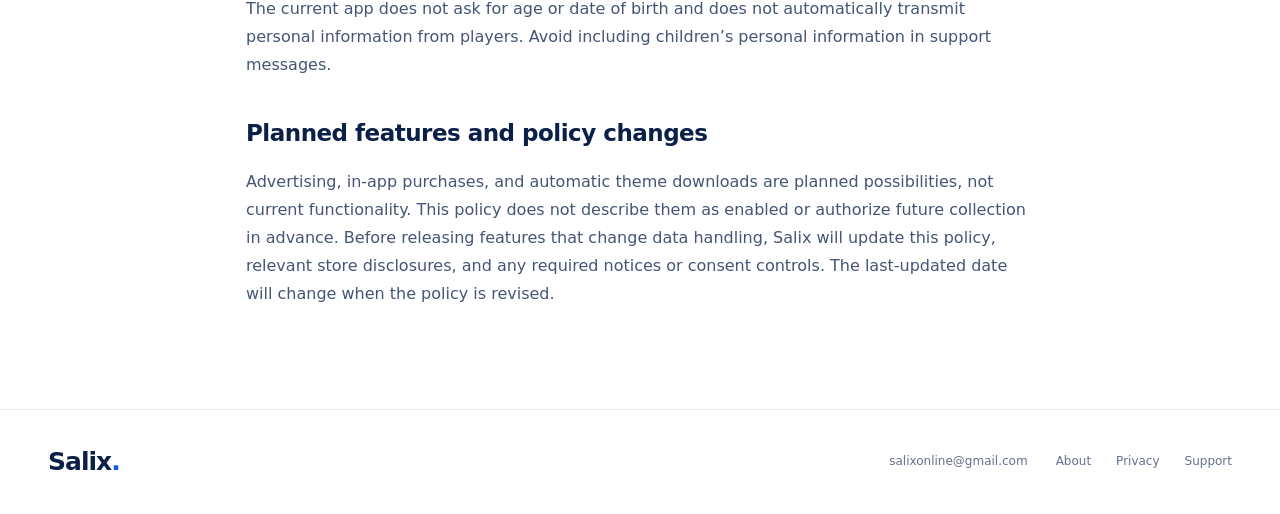
==== commit 26338db7: "Add files via upload" ====
--- a/privacy.html
+++ b/privacy.html
@@ -4,15 +4,14 @@
 <main id="main" class="document">
 <h1>Privacy policy</h1>
 <p class="meta">Effective October 25, 2026 · Last updated October 27, 2026 · com.lux.sudoku</p>
-<p class="notice">Local draft revised against current source. Final release verification and publication are pending.</p>
 <section id="provider"><h2>Who provides the app</h2><p>Sudoku (com.lux.sudoku) is provided by Salix. For privacy questions or support, email <a href="mailto:salixonline@gmail.com">salixonline@gmail.com</a>.</p></section>
 <section id="local-data"><h2>Information kept on your device</h2><p>The app keeps regular and daily puzzle progress, entered numbers, pencil notes, selected cells, undo/redo history, elapsed time, pause/completion state, statistics, and daily streaks. It also stores the local date, hints used that day, and bonus hints earned from puzzle completion to calculate your daily hint allowance on the device. It also remembers your chosen theme, board appearance, number-input and wheel-menu preferences, language choice (system, English, or Spanish), whether the quick guide has been shown, and sound, vibration, animation, and other gameplay settings. The pause mini-game keeps a local best score and sound preference.</p><p>These records use the app’s private device storage to resume games, calculate local statistics, and remember your preferences. Legacy local coin balances or reward records may remain from earlier versions; earning coins is currently disabled and no purchase system is active.</p></section>
 <section id="theme-packs"><h2>Theme packs and chosen files</h2><p>The app includes theme packs and lets you manually import a theme archive through Android’s document picker. It reads the file you select, validates the archive, and copies its theme metadata, images, colors, and optional sound files into private app storage. Theme files are used for appearance and sound; they are not executable plug-ins. Installing or updating a theme replaces that theme’s installed copy without deleting your saved puzzles or statistics.</p><p>The app does not automatically download themes. A file provider you choose in Android’s picker may obtain files from its own cloud service under its own privacy practices; that is separate from a download service operated by Sudoku. The app does not request broad access to your files.</p><p>If you export a theme pack, the export contains that theme’s files, not your game saves, statistics, or settings. Android’s document picker determines the destination, which may be local or a cloud provider you choose. Clearing Sudoku’s storage does not delete the original imported archive or any exported copy outside the app; manage those separately with the file provider.</p></section>
 <section id="collection"><h2>Collection and sharing</h2><p>The current app does not automatically send gameplay data or personal information to Salix or an analytics server. There is no account system, advertising SDK, analytics SDK, billing SDK, or developer-operated cloud synchronization. Puzzle generation and statistics run on your device. The app does not sell your information. User-chosen file operations, support email, and external websites are described separately below.</p></section>
-<section id="permissions"><h2>Permissions and external services</h2><p>The current app declares no Android permissions, including INTERNET and the advertising-ID permission. It does not request access to contacts, location, camera, or microphone. Manual import/export uses Android’s document picker to access a chosen file or destination. Android, your file provider, your device manufacturer, and Google Play operate their own services under their own privacy policies.</p><p>Privacy-reference links open outside the policy text when you tap them; support opens your email app. These actions do not automatically attach gameplay records or diagnostics. The public-policy shortcut is not enabled until an actual published HTTPS URL is configured. An optional Play Store promotion destination is currently unset, so that destination is unavailable.</p></section>
+<section id="permissions"><h2>Permissions and external services</h2><p>The current app declares no Android permissions, including INTERNET and the advertising-ID permission. It does not request access to contacts, location, camera, or microphone. Manual import/export uses Android’s document picker to access a chosen file or destination. Android, your file provider, your device manufacturer, and Google Play operate their own services under their own privacy policies.</p><p>Privacy-reference links open outside the policy text when you tap them; support opens your email app. These actions do not automatically attach gameplay records or diagnostics. The public-policy shortcut opens the hosted policy in your browser when you choose it. An optional Play Store promotion destination is currently unset, so that destination is unavailable.</p></section>
 <section id="deletion"><h2>Retention, removal, and deletion</h2><p>Private settings, statistics, imported themes, and legacy records remain until replaced, removed where supported, or the app’s storage is cleared. Regular saved games can be replaced while playing; the previous daily save is removed when a new daily challenge is prepared. The current theme settings do not expose a general theme-removal control. Included theme packs are installed or restored from bundled assets at startup.</p><p>To remove all private app data, use Android Settings → Apps → Sudoku → Storage → Clear storage (wording varies). This removes private installed themes, saved games, statistics, language/guide preferences, and other settings. It cannot be undone through the app. When you launch again, included themes and default preferences are created again. Uninstalling normally removes private app storage too. Neither operation deletes support emails or original/imported/exported files kept outside the app.</p><p>There is no online account to delete and no developer-operated cloud recovery. Android application backup is disabled in the manifest; device backup or transfer behavior can still depend on Android and the manufacturer.</p></section>
 <section id="support"><h2>Support email</h2><p>Tapping Contact support opens an email composer addressed to <a href="mailto:salixonline@gmail.com">salixonline@gmail.com</a>; you decide whether to send it. The app does not automatically send a message or attach diagnostic logs, screenshots, or game records. If you send a message, Salix receives your address, message, and any attachments you choose. Your email provider and Gmail, which hosts the support mailbox, process the correspondence under their own policies.</p><p>Support information is used to respond to requests and investigate issues, and is retained only as necessary to handle the request and applicable legal obligations. You can request deletion at the same address. Avoid sending passwords or unrelated sensitive information.</p></section>
-<section id="hosting"><h2>Website hosting</h2><p>The local website and bundled policy do not include analytics scripts, advertising scripts, tracking cookies, or remote fonts. The website remains unpublished; GitHub Pages is the planned public host.</p><p>When you visit a version hosted on GitHub Pages, GitHub logs and stores your IP address for security purposes even without signing in. Hosting-related processing is covered by the <a href="https://docs.github.com/en/site-policy/privacy-policies/github-general-privacy-statement">GitHub Privacy Statement</a> and <a href="https://docs.github.com/en/pages/getting-started-with-github-pages/what-is-github-pages#data-collection">GitHub Pages data collection information</a>. Loading the bundled offline text alone does not contact GitHub. Opening a link uses your browser and the destination’s privacy practices.</p></section>
+<section id="hosting"><h2>Website hosting</h2><p>The local website and bundled policy do not include analytics scripts, advertising scripts, tracking cookies, or remote fonts. The public support website is hosted on GitHub Pages at <a href="https://salixonline.github.io/sudoku-support/">salixonline.github.io/sudoku-support/</a>.</p><p>When you visit a version hosted on GitHub Pages, GitHub logs and stores your IP address for security purposes even without signing in. Hosting-related processing is covered by the <a href="https://docs.github.com/en/site-policy/privacy-policies/github-general-privacy-statement">GitHub Privacy Statement</a> and <a href="https://docs.github.com/en/pages/getting-started-with-github-pages/what-is-github-pages#data-collection">GitHub Pages data collection information</a>. Loading the bundled offline text alone does not contact GitHub. Opening a link uses your browser and the destination’s privacy practices.</p></section>
 <section id="children"><h2>Intended audience and children</h2><p>Sudoku is intended for teens and adults aged 13 and over. This is the intended audience, not an age-verification feature.</p><p>The current app does not ask for age or date of birth and does not automatically transmit personal information from players. Avoid including children’s personal information in support messages.</p></section>
 <section id="future"><h2>Planned features and policy changes</h2><p>Advertising, in-app purchases, and automatic theme downloads are planned possibilities, not current functionality. This policy does not describe them as enabled or authorize future collection in advance. Before releasing features that change data handling, Salix will update this policy, relevant store disclosures, and any required notices or consent controls. The last-updated date will change when the policy is revised.</p></section>
 </main><footer><a class="footer-brand" href="index.html">Salix<span>.</span></a><a href="mailto:salixonline@gmail.com">salixonline@gmail.com</a><nav aria-label="Footer navigation"><a href="index.html">About</a><a href="privacy.html">Privacy</a><a href="support.html">Support</a></nav></footer></body></html>
